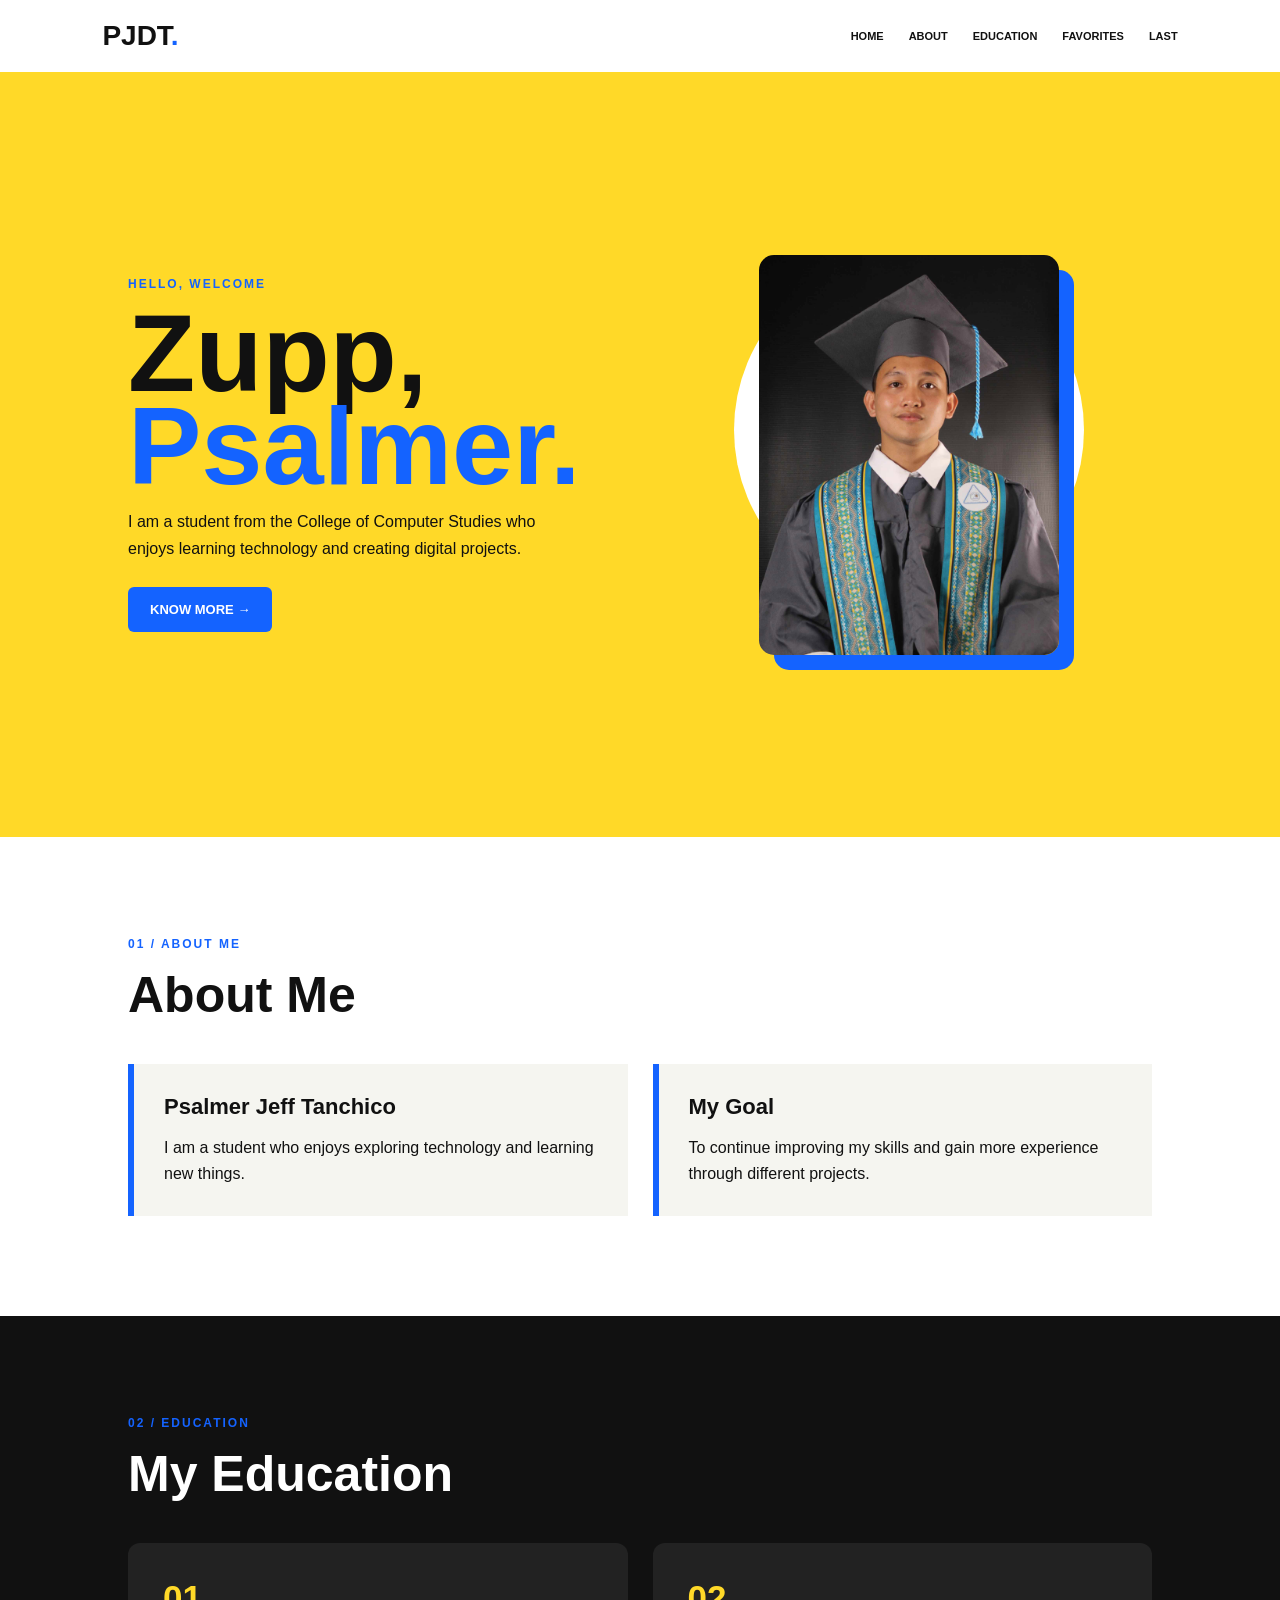
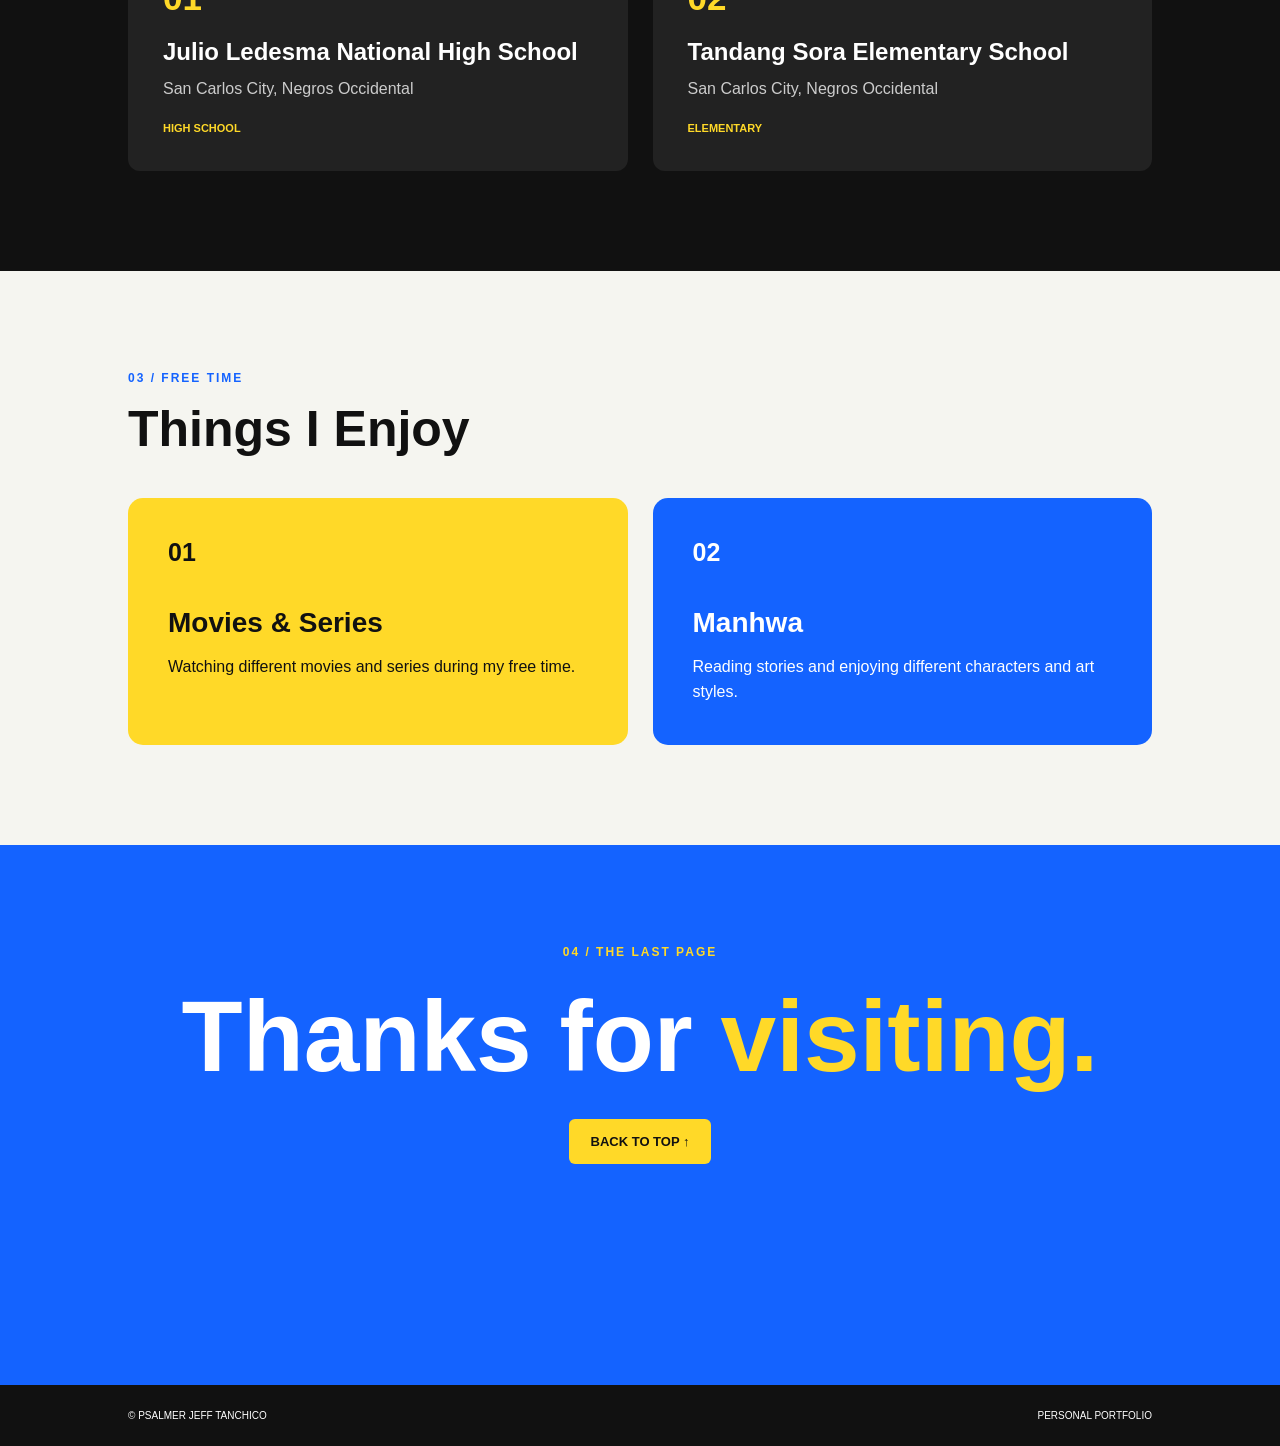
==== home.html @ 9968010e "Initial commit" ====
<!DOCTYPE html>
<html lang="en">

<head>

    <meta charset="UTF-8">

    <meta name="viewport"
          content="width=device-width, initial-scale=1.0">

    <title>Psalmer Jeff | Portfolio</title>

    <link rel="stylesheet" href="style.css">

</head>


<body>


<nav class="navbar">

    <a href="#home" class="logo">
        PJDT<span>.</span>
    </a>


    <div class="nav-links">

        <a href="#home">HOME</a>

        <a href="#about">ABOUT</a>

        <a href="#education">EDUCATION</a>

        <a href="#favorites">FAVORITES</a>

        <a href="#contact">LAST</a>

    </div>

</nav>



<!-- HOME -->

<section class="hero" id="home">

    <div class="hero-text">

        <p class="tag">HELLO, WELCOME</p>

        <h1>
            Zupp,
            <span>Psalmer.</span>
        </h1>

        <p>
            I am a student from the College of Computer
            Studies who enjoys learning technology and
            creating digital projects.
        </p>

        <a href="#about" class="main-button">
            KNOW MORE →
        </a>

    </div>


    <div class="hero-image">

        <div class="circle"></div>

        <img src="yay gradute'.jpg"
             alt="Psalmer Jeff">

    </div>

</section>



<!-- ABOUT -->

<section class="about section" id="about">

    <p class="tag">01 / ABOUT ME</p>

    <h2>About Me</h2>

    <div class="about-box">

        <div>

            <h3>Psalmer Jeff Tanchico</h3>

            <p>
                I am a student who enjoys exploring
                technology and learning new things.
            </p>

        </div>


        <div>

            <h3>My Goal</h3>

            <p>
                To continue improving my skills and gain
                more experience through different projects.
            </p>

        </div>

    </div>

</section>



<!-- EDUCATION -->

<section class="education section" id="education">

    <p class="tag">02 / EDUCATION</p>

    <h2>My Education</h2>


    <div class="education-layout">


        <div class="school-card">

            <div class="school-number">
                01
            </div>

            <h3>
                Julio Ledesma National High School
            </h3>

            <p>
                San Carlos City, Negros Occidental
            </p>

            <span>HIGH SCHOOL</span>

        </div>



        <div class="school-card">

            <div class="school-number">
                02
            </div>

            <h3>
                Tandang Sora Elementary School
            </h3>

            <p>
                San Carlos City, Negros Occidental
            </p>

            <span>ELEMENTARY</span>

        </div>


    </div>

</section>



<!-- FAVORITES -->

<section class="favorites section" id="favorites">

    <p class="tag">03 / FREE TIME</p>

    <h2>Things I Enjoy</h2>


    <div class="favorite-layout">


        <div class="favorite-card">

            <span>01</span>

            <h3>Movies & Series</h3>

            <p>
                Watching different movies and series
                during my free time.
            </p>

        </div>



        <div class="favorite-card">

            <span>02</span>

            <h3>Manhwa</h3>

            <p>
                Reading stories and enjoying different
                characters and art styles.
            </p>

        </div>


    </div>

</section>



<!-- LAST PAGE -->

<section class="contact" id="contact">

    <p class="tag">04 / THE LAST PAGE</p>

    <h2>
        Thanks for
        <span>visiting.</span>
    </h2>

    <a href="#home" class="main-button">
        BACK TO TOP ↑
    </a>

</section>



<footer>

    <span>© PSALMER JEFF TANCHICO</span>

    <span>PERSONAL PORTFOLIO</span>

</footer>


</body>

</html>
---- style.css ----
/* RESET */

* {
    margin: 0;
    padding: 0;
    box-sizing: border-box;
}

html {
    scroll-behavior: smooth;
}

body {
    font-family: Arial, sans-serif;
    background: #f5f5f0;
    color: #111;
}

a {
    text-decoration: none;
    color: inherit;
}

img {
    max-width: 100%;
    display: block;
}


/* COLORS */

.logo span,
.tag,
h1 span,
.contact h2 span {
    color: #1463ff;
}


/* BUTTON */

.main-button {
    display: inline-block;
    margin-top: 25px;
    padding: 15px 22px;
    background: #1463ff;
    color: white;
    font-weight: bold;
    font-size: 13px;
    border-radius: 6px;
    transition: .3s;
}

.main-button:hover {
    background: #111;
    transform: translateY(-3px);
}


/* INDEX */

.cover-page {
    min-height: 100vh;
    background: #ffd928;
    padding: 30px;
}

.cover {
    max-width: 1200px;
    min-height: 90vh;
    margin: auto;
    padding: 30px 7%;
    background: #f5f5f0;
    border-radius: 20px;
}

.cover-nav,
.cover-footer {
    display: flex;
    justify-content: space-between;
    align-items: center;
}

.logo {
    font-size: 28px;
    font-weight: bold;
}

.cover-nav p,
.cover-footer {
    font-size: 11px;
    font-weight: bold;
}

.cover-content {
    min-height: 70vh;
    display: grid;
    grid-template-columns: 1fr 1fr;
    align-items: center;
    gap: 50px;
}

.cover-text h1 {
    margin-top: 15px;
    font-size: clamp(60px, 8vw, 110px);
    line-height: .85;
}

.cover-text p:not(.tag) {
    max-width: 400px;
    margin-top: 25px;
    line-height: 1.6;
}

.cover-image,
.hero-image {
    position: relative;
    display: flex;
    justify-content: center;
}

.cover-image img {
    width: 330px;
    height: 440px;
    object-fit: cover;
    position: relative;
    z-index: 2;
    border-radius: 15px;
}

.circle {
    position: absolute;
    width: 350px;
    height: 350px;
    background: #ffd928;
    border-radius: 50%;
    z-index: 1;
}


/* NAVIGATION */

.navbar {
    position: sticky;
    top: 0;
    z-index: 10;
    padding: 20px 8%;
    display: flex;
    justify-content: space-between;
    align-items: center;
    background: white;
}

.nav-links {
    display: flex;
    gap: 25px;
}

.nav-links a {
    font-size: 11px;
    font-weight: bold;
}

.nav-links a:hover {
    color: #1463ff;
}


/* HERO */

.hero {
    min-height: 85vh;
    padding: 80px 10%;
    display: grid;
    grid-template-columns: 1fr 1fr;
    align-items: center;
    gap: 50px;
    background: #ffd928;
}

.hero-text h1 {
    margin: 15px 0;
    font-size: clamp(60px, 9vw, 110px);
    line-height: .85;
}

.hero-text p:not(.tag) {
    max-width: 450px;
    line-height: 1.7;
}

.hero-image img {
    width: 300px;
    height: 400px;
    object-fit: cover;
    position: relative;
    z-index: 2;
    border-radius: 15px;
    box-shadow: 15px 15px #1463ff;
}

.hero-image .circle {
    background: white;
}


/* SECTIONS */

.section {
    padding: 100px 10%;
}

.section h2 {
    margin-top: 15px;
    font-size: 50px;
}

.tag {
    font-size: 12px;
    font-weight: bold;
    letter-spacing: 2px;
}


/* ABOUT */

.about {
    background: white;
}

.about-box {
    margin-top: 40px;
    display: grid;
    grid-template-columns: 1fr 1fr;
    gap: 25px;
}

.about-box div {
    padding: 30px;
    background: #f5f5f0;
    border-left: 6px solid #1463ff;
}

.about-box h3 {
    margin-bottom: 15px;
    font-size: 22px;
}

.about-box p {
    line-height: 1.6;
}


/* EDUCATION */

.education {
    background: #111;
    color: white;
}

.education-layout {
    margin-top: 40px;
    display: grid;
    grid-template-columns: 1fr 1fr;
    gap: 25px;
}

.school-card {
    padding: 35px;
    background: #222;
    border-radius: 12px;
}

.school-number {
    font-size: 35px;
    color: #ffd928;
    font-weight: bold;
}

.school-card h3 {
    margin: 20px 0 10px;
    font-size: 24px;
}

.school-card p {
    line-height: 1.6;
    color: #ccc;
}

.school-card span {
    display: inline-block;
    margin-top: 20px;
    color: #ffd928;
    font-size: 11px;
    font-weight: bold;
}


/* FAVORITES */

.favorites {
    background: #f5f5f0;
}

.favorite-layout {
    margin-top: 40px;
    display: grid;
    grid-template-columns: 1fr 1fr;
    gap: 25px;
}

.favorite-card {
    padding: 40px;
    background: #ffd928;
    border-radius: 15px;
}

.favorite-card:last-child {
    background: #1463ff;
    color: white;
}

.favorite-card span {
    font-size: 25px;
    font-weight: bold;
}

.favorite-card h3 {
    margin: 40px 0 15px;
    font-size: 28px;
}

.favorite-card p {
    line-height: 1.6;
}


/* CONTACT */

.contact {
    min-height: 60vh;
    padding: 100px 10%;
    text-align: center;
    background: #1463ff;
    color: white;
}

.contact .tag {
    color: #ffd928;
}

.contact h2 {
    margin-top: 20px;
    font-size: clamp(55px, 8vw, 100px);
}

.contact h2 span {
    color: #ffd928;
}

.contact .main-button {
    background: #ffd928;
    color: #111;
}


/* FOOTER */

footer {
    padding: 25px 10%;
    display: flex;
    justify-content: space-between;
    background: #111;
    color: white;
    font-size: 10px;
}


/* MOBILE */

@media (max-width: 700px) {

    .cover-content,
    .hero,
    .about-box,
    .education-layout,
    .favorite-layout {
        grid-template-columns: 1fr;
    }

    .cover-content {
        padding: 50px 0;
    }

    .cover-image {
        margin-top: 20px;
    }

    .nav-links {
        gap: 10px;
        flex-wrap: wrap;
        justify-content: flex-end;
    }

    .nav-links a {
        font-size: 9px;
    }

    .hero {
        text-align: center;
    }

    .hero-text p:not(.tag) {
        margin: auto;
    }

    .hero-image {
        margin-top: 30px;
    }

    .section {
        padding: 70px 8%;
    }

    footer,
    .cover-footer {
        flex-direction: column;
        gap: 10px;
        text-align: center;
    }

}
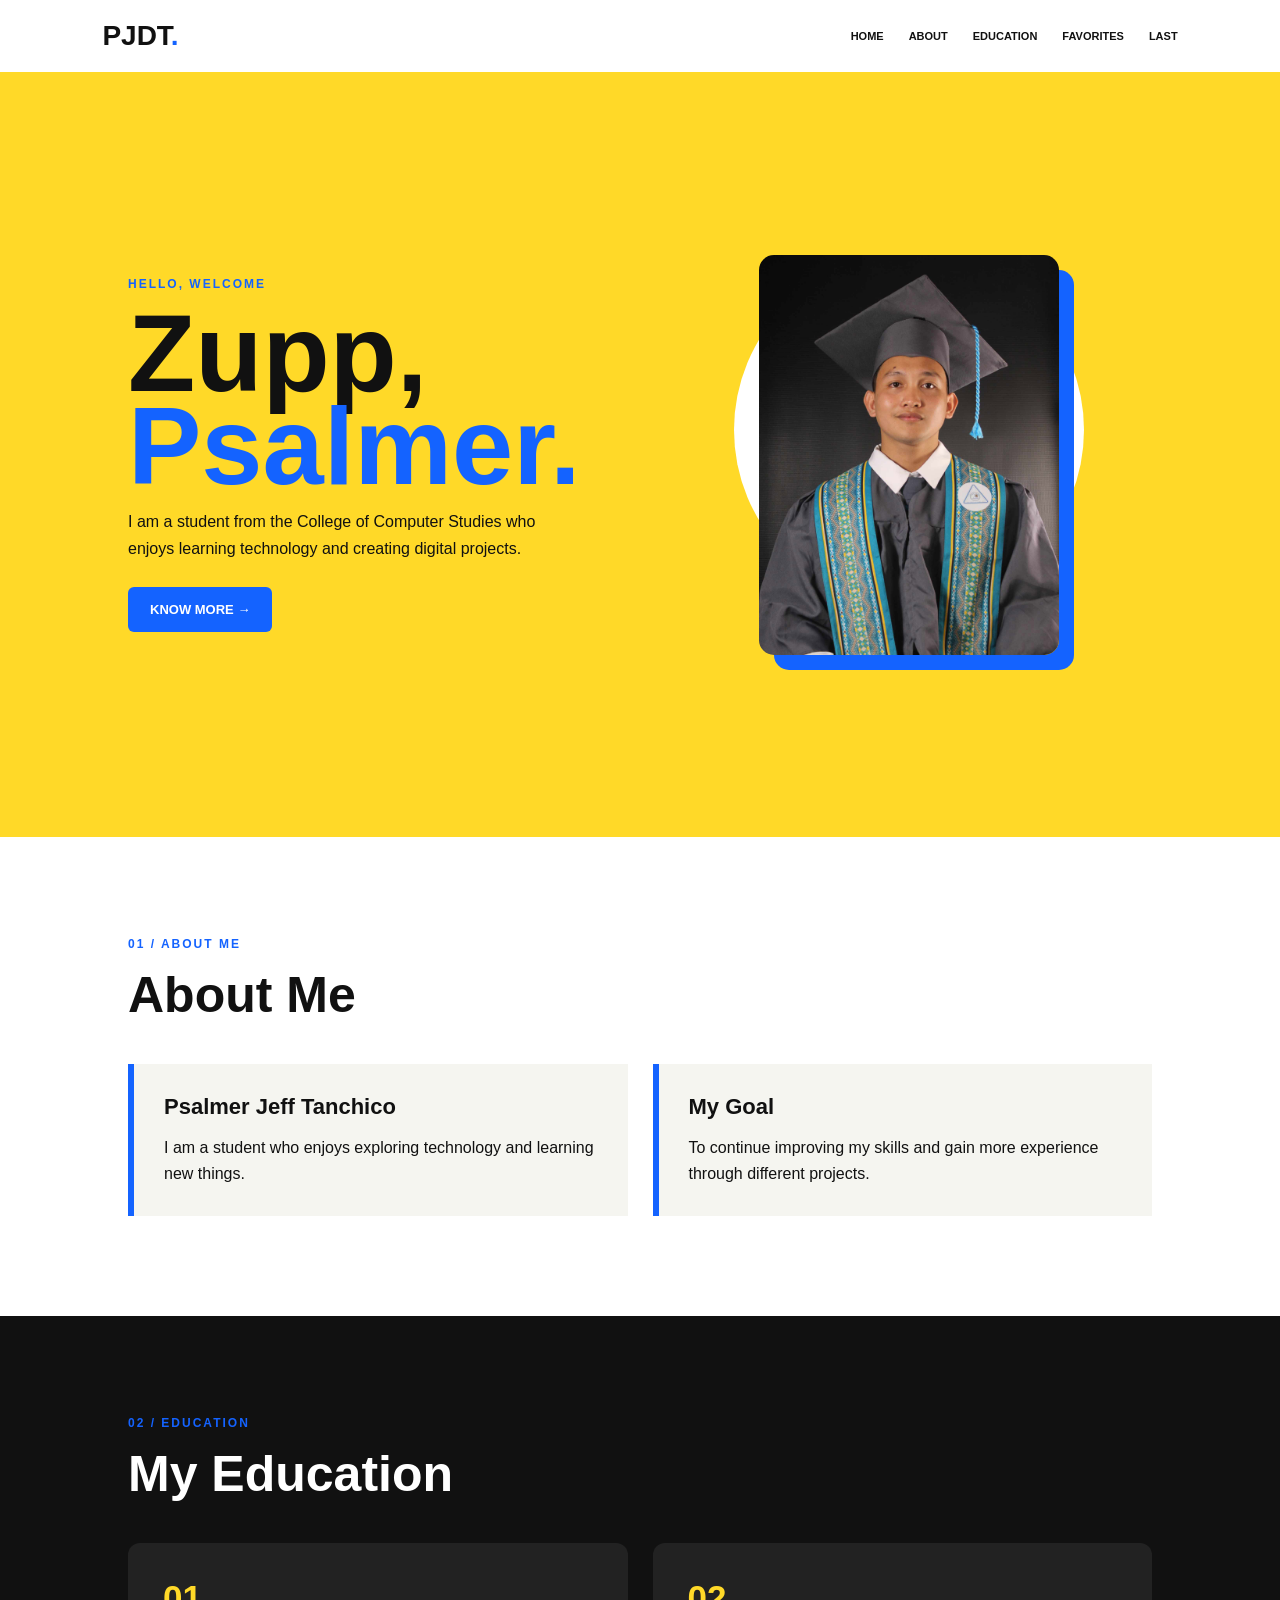
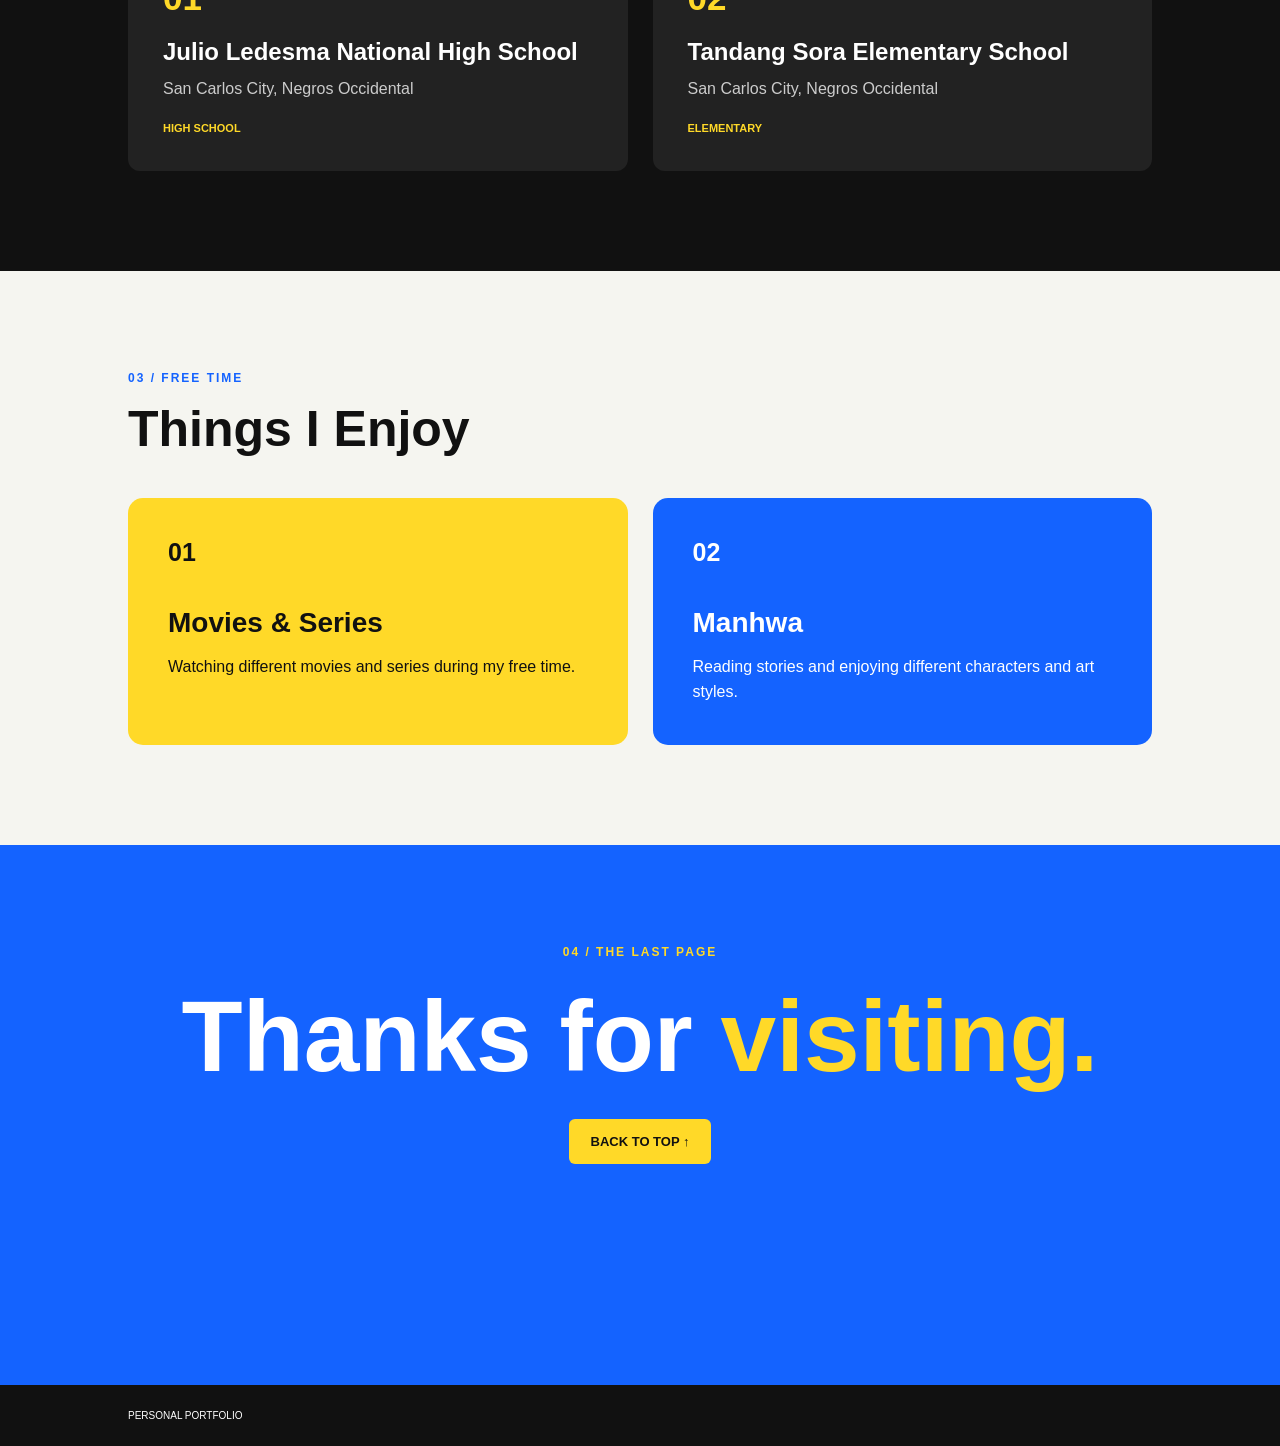
==== commit a5e24f4d: "commit 1a2b3c4d5e6f7g8h9i0j modified:   style.css" ====
--- a/home.html
+++ b/home.html
@@ -246,8 +246,6 @@
 
 <footer>
 
-    <span>© PSALMER JEFF TANCHICO</span>
-
     <span>PERSONAL PORTFOLIO</span>
 
 </footer>
--- a/style.css
+++ b/style.css
@@ -1,5 +1,3 @@
-/* RESET */
-
 * {
     margin: 0;
     padding: 0;
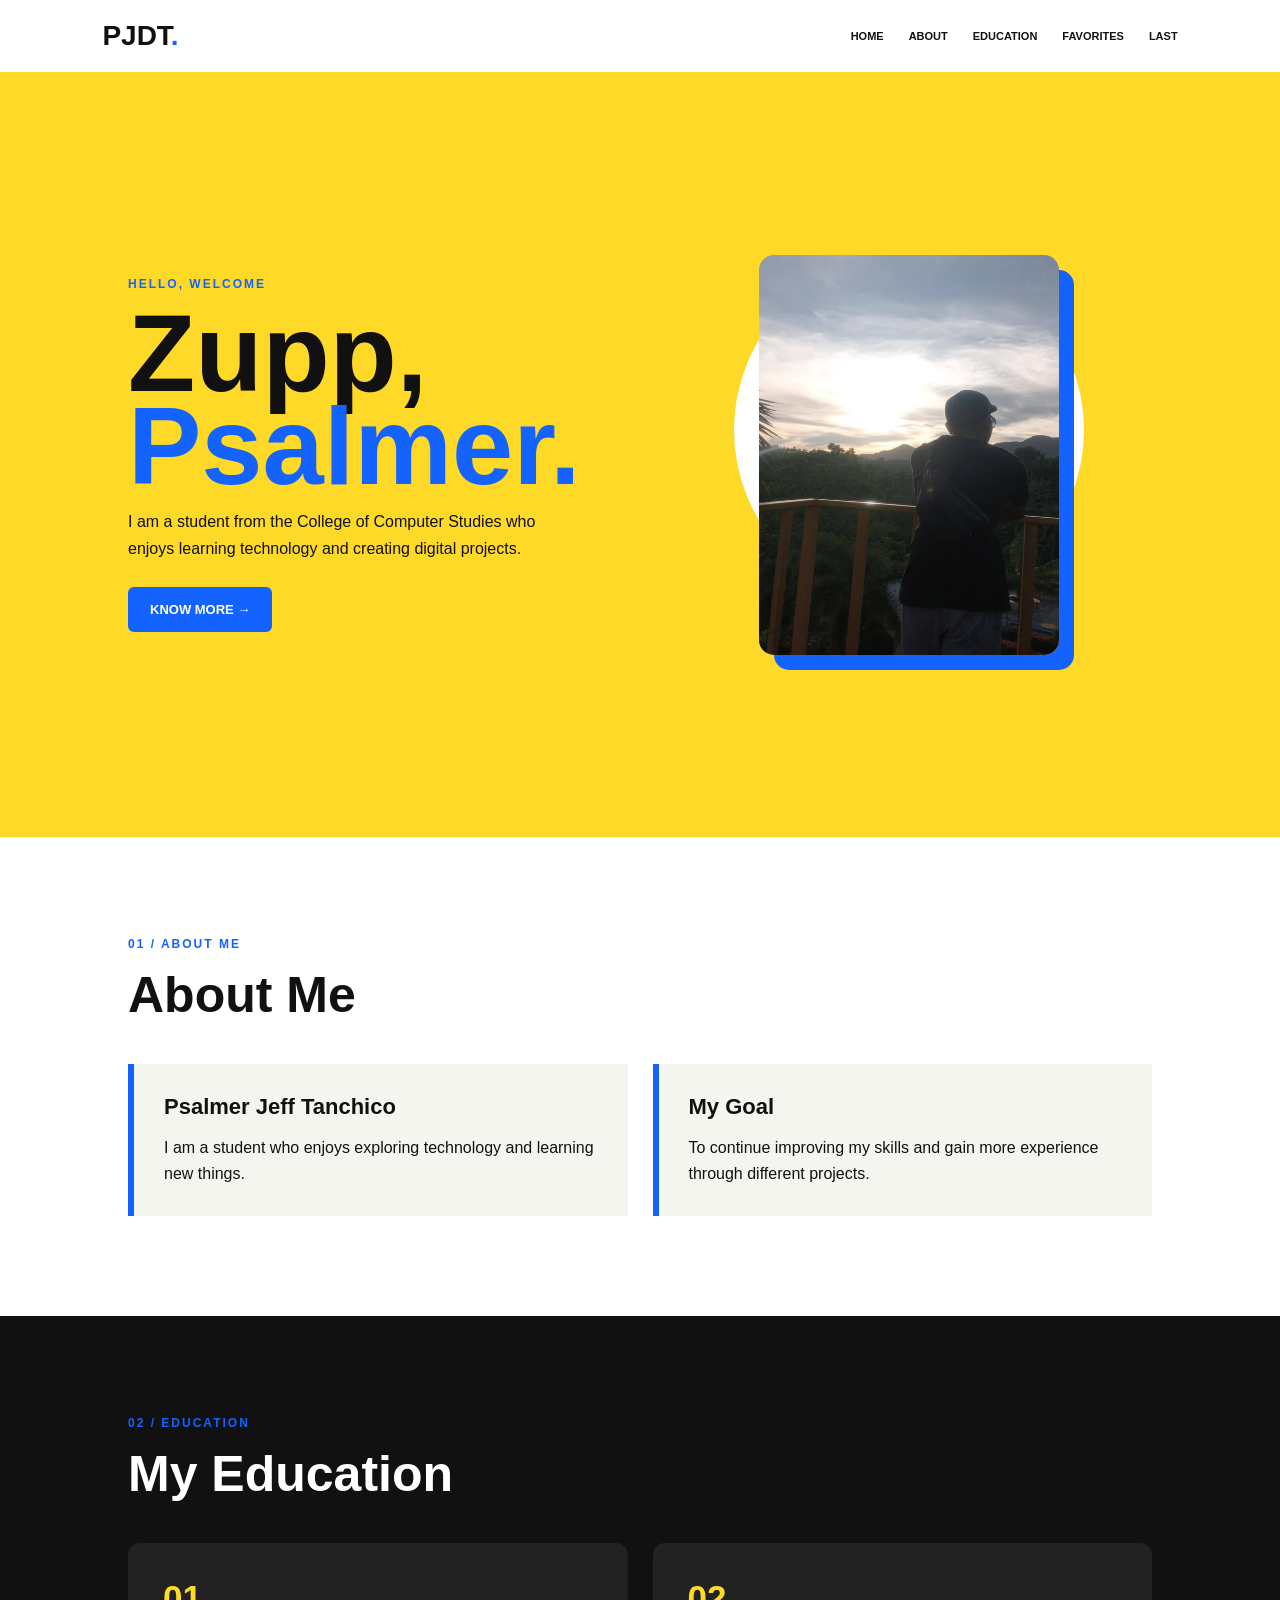
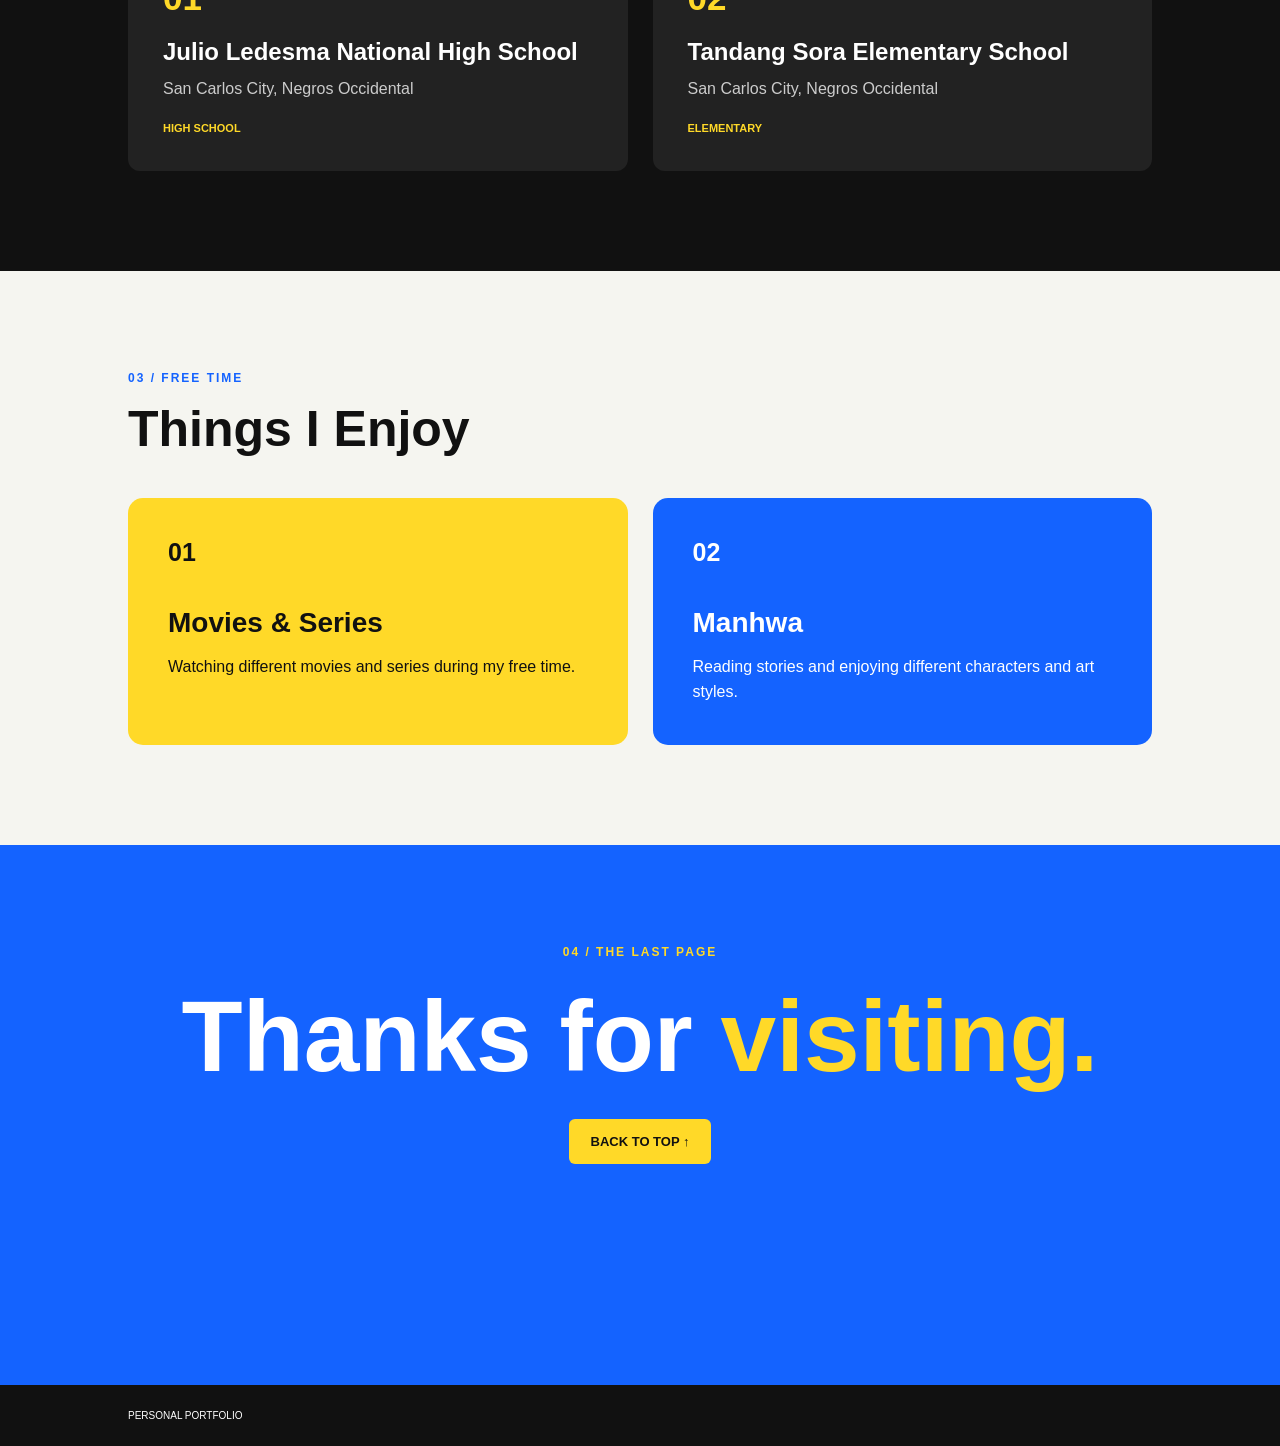
==== commit 7801c2b0: "commit 1a2b3c4d5e6f7g8h9i0j new file:   as.jpg" ====
--- a/home.html
+++ b/home.html
@@ -73,7 +73,7 @@
 
         <div class="circle"></div>
 
-        <img src="yay gradute'.jpg"
+        <img src="as.jpg"
              alt="Psalmer Jeff">
 
     </div>
